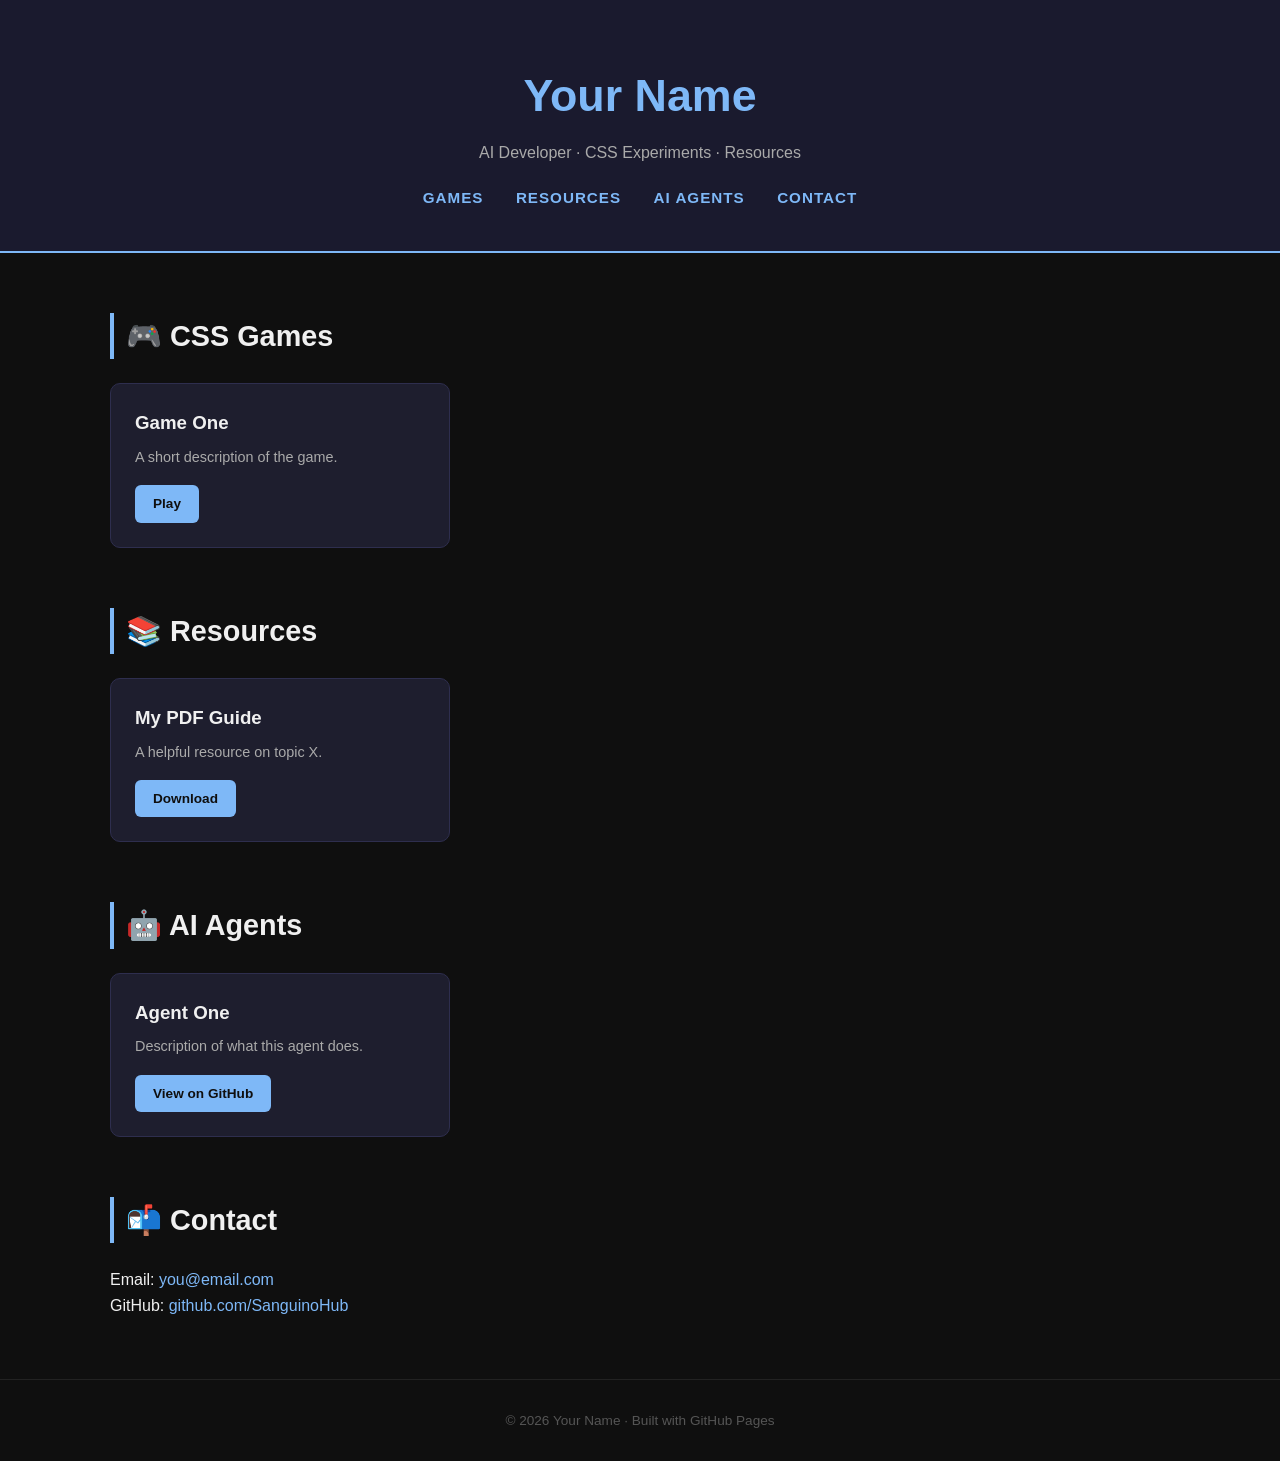
==== index.html @ 7ef8e957 "Rename index to index.html" ====
<!DOCTYPE html>
<html lang="en">
<head>
  <meta charset="UTF-8" />
  <meta name="viewport" content="width=device-width, initial-scale=1.0"/>
  <title>Your Name | Portfolio</title>
  <link rel="stylesheet" href="style.css" />
</head>
<body>

  <!-- HEADER -->
  <header>
    <h1>Your Name</h1>
    <p>AI Developer · CSS Experiments · Resources</p>
    <nav>
      <a href="#games">Games</a>
      <a href="#resources">Resources</a>
      <a href="#agents">AI Agents</a>
      <a href="#contact">Contact</a>
    </nav>
  </header>

  <!-- GAMES SECTION -->
  <section id="games">
    <h2>🎮 CSS Games</h2>
    <div class="card-grid">
      <div class="card">
        <h3>Game One</h3>
        <p>A short description of the game.</p>
        <a href="games/game1/index.html" class="btn">Play</a>
      </div>
      <!-- Add more cards as needed -->
    </div>
  </section>

  <!-- RESOURCES SECTION -->
  <section id="resources">
    <h2>📚 Resources</h2>
    <div class="card-grid">
      <div class="card">
        <h3>My PDF Guide</h3>
        <p>A helpful resource on topic X.</p>
        <a href="resources/pdfs/my-resource.pdf" class="btn" download>Download</a>
      </div>
    </div>
  </section>

  <!-- AI AGENTS SECTION -->
  <section id="agents">
    <h2>🤖 AI Agents</h2>
    <div class="card-grid">
      <div class="card">
        <h3>Agent One</h3>
        <p>Description of what this agent does.</p>
        <a href="https://github.com/SanguinoHub/agent-repo" class="btn" target="_blank">View on GitHub</a>
      </div>
    </div>
  </section>

  <!-- CONTACT -->
  <section id="contact">
    <h2>📬 Contact</h2>
    <p>Email: <a href="mailto:you@email.com">you@email.com</a></p>
    <p>GitHub: <a href="https://github.com/SanguinoHub" target="_blank">github.com/SanguinoHub</a></p>
  </section>

  <footer>
    <p>© 2026 Your Name · Built with GitHub Pages</p>
  </footer>

</body>
</html>
---- style.css ----
/* ── Reset & Base ── */
* {
  margin: 0;
  padding: 0;
  box-sizing: border-box;
}

body {
  font-family: 'Segoe UI', sans-serif;
  background: #0f0f0f;
  color: #f0f0f0;
  line-height: 1.6;
}

a {
  color: #7eb8f7;
  text-decoration: none;
}

/* ── Header ── */
header {
  text-align: center;
  padding: 60px 20px 40px;
  background: #1a1a2e;
  border-bottom: 2px solid #7eb8f7;
}

header h1 {
  font-size: 2.8rem;
  color: #7eb8f7;
}

header p {
  margin: 8px 0 20px;
  color: #aaa;
}

nav a {
  margin: 0 14px;
  font-weight: bold;
  font-size: 0.95rem;
  text-transform: uppercase;
  letter-spacing: 1px;
  transition: color 0.2s;
}

nav a:hover { color: #fff; }

/* ── Sections ── */
section {
  max-width: 1100px;
  margin: 60px auto;
  padding: 0 20px;
}

section h2 {
  font-size: 1.8rem;
  margin-bottom: 24px;
  border-left: 4px solid #7eb8f7;
  padding-left: 12px;
}

/* ── Cards ── */.card-grid {
  display: grid;
  grid-template-columns: repeat(auto-fill, minmax(260px, 1fr));
  gap: 20px;
}.card {
  background: #1e1e2e;
  border: 1px solid #2e2e4e;
  border-radius: 10px;
  padding: 24px;
  transition: transform 0.2s, border-color 0.2s;
}.card:hover {
  transform: translateY(-4px);
  border-color: #7eb8f7;
}.card h3 { margin-bottom: 8px; }.card p  { color: #aaa; margin-bottom: 16px; font-size: 0.9rem; }

/* ── Button ── */.btn {
  display: inline-block;
  padding: 8px 18px;
  background: #7eb8f7;
  color: #0f0f0f;
  border-radius: 6px;
  font-weight: bold;
  font-size: 0.85rem;
  transition: background 0.2s;
}.btn:hover { background: #aad4ff; }

/* ── Footer ── */
footer {
  text-align: center;
  padding: 30px;
  color: #555;
  font-size: 0.85rem;
  border-top: 1px solid #222;
}
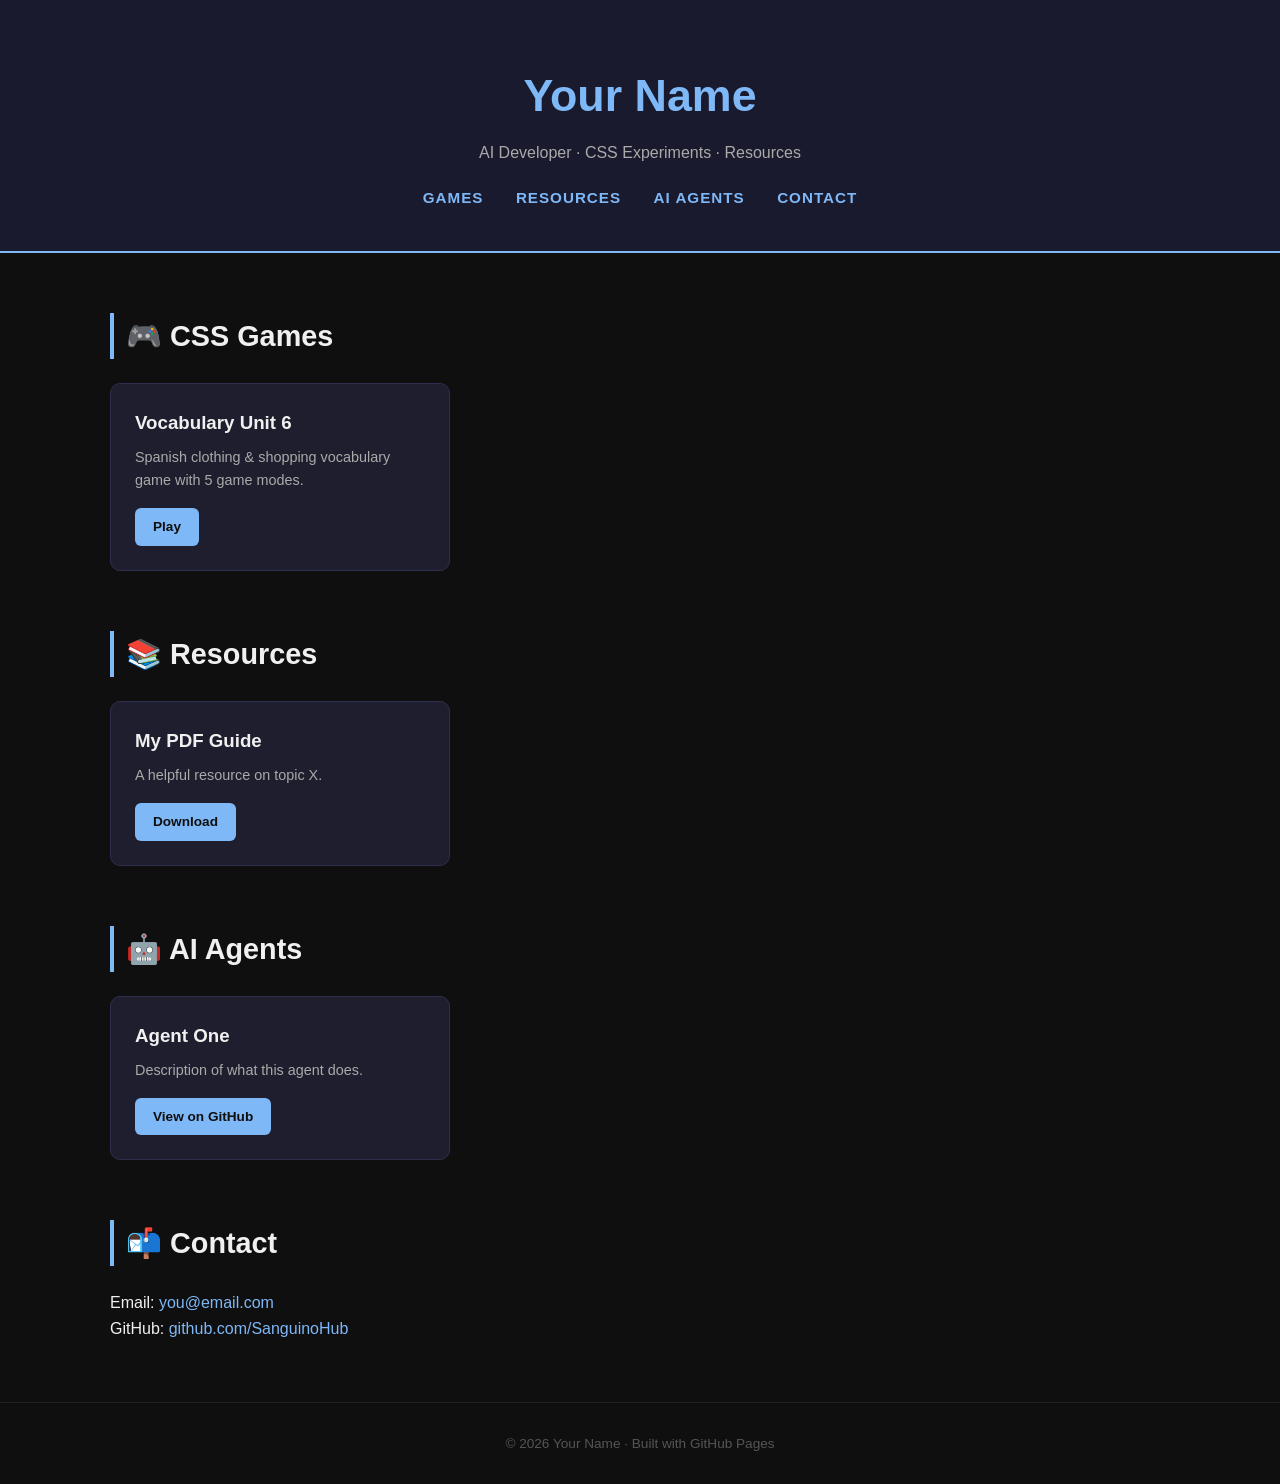
==== commit 08a9a22c: "Update index.html Add Vocabulary Unit 6 game card" ====
--- a/index.html
+++ b/index.html
@@ -3,7 +3,7 @@
 <head>
   <meta charset="UTF-8" />
   <meta name="viewport" content="width=device-width, initial-scale=1.0"/>
-  <title>Your Name | Portfolio</title>
+  <title>Sanguino Hub | Portfolio</title>
   <link rel="stylesheet" href="style.css" />
 </head>
 <body>
@@ -25,10 +25,10 @@
     <h2>🎮 CSS Games</h2>
     <div class="card-grid">
       <div class="card">
-        <h3>Game One</h3>
-        <p>A short description of the game.</p>
-        <a href="games/game1/index.html" class="btn">Play</a>
-      </div>
+  <h3>Vocabulary Unit 6</h3>
+  <p>Spanish clothing & shopping vocabulary game with 5 game modes.</p>
+  <a href="games/vocabulary-unit6/index.html" class="btn">Play</a>
+</div>
       <!-- Add more cards as needed -->
     </div>
   </section>
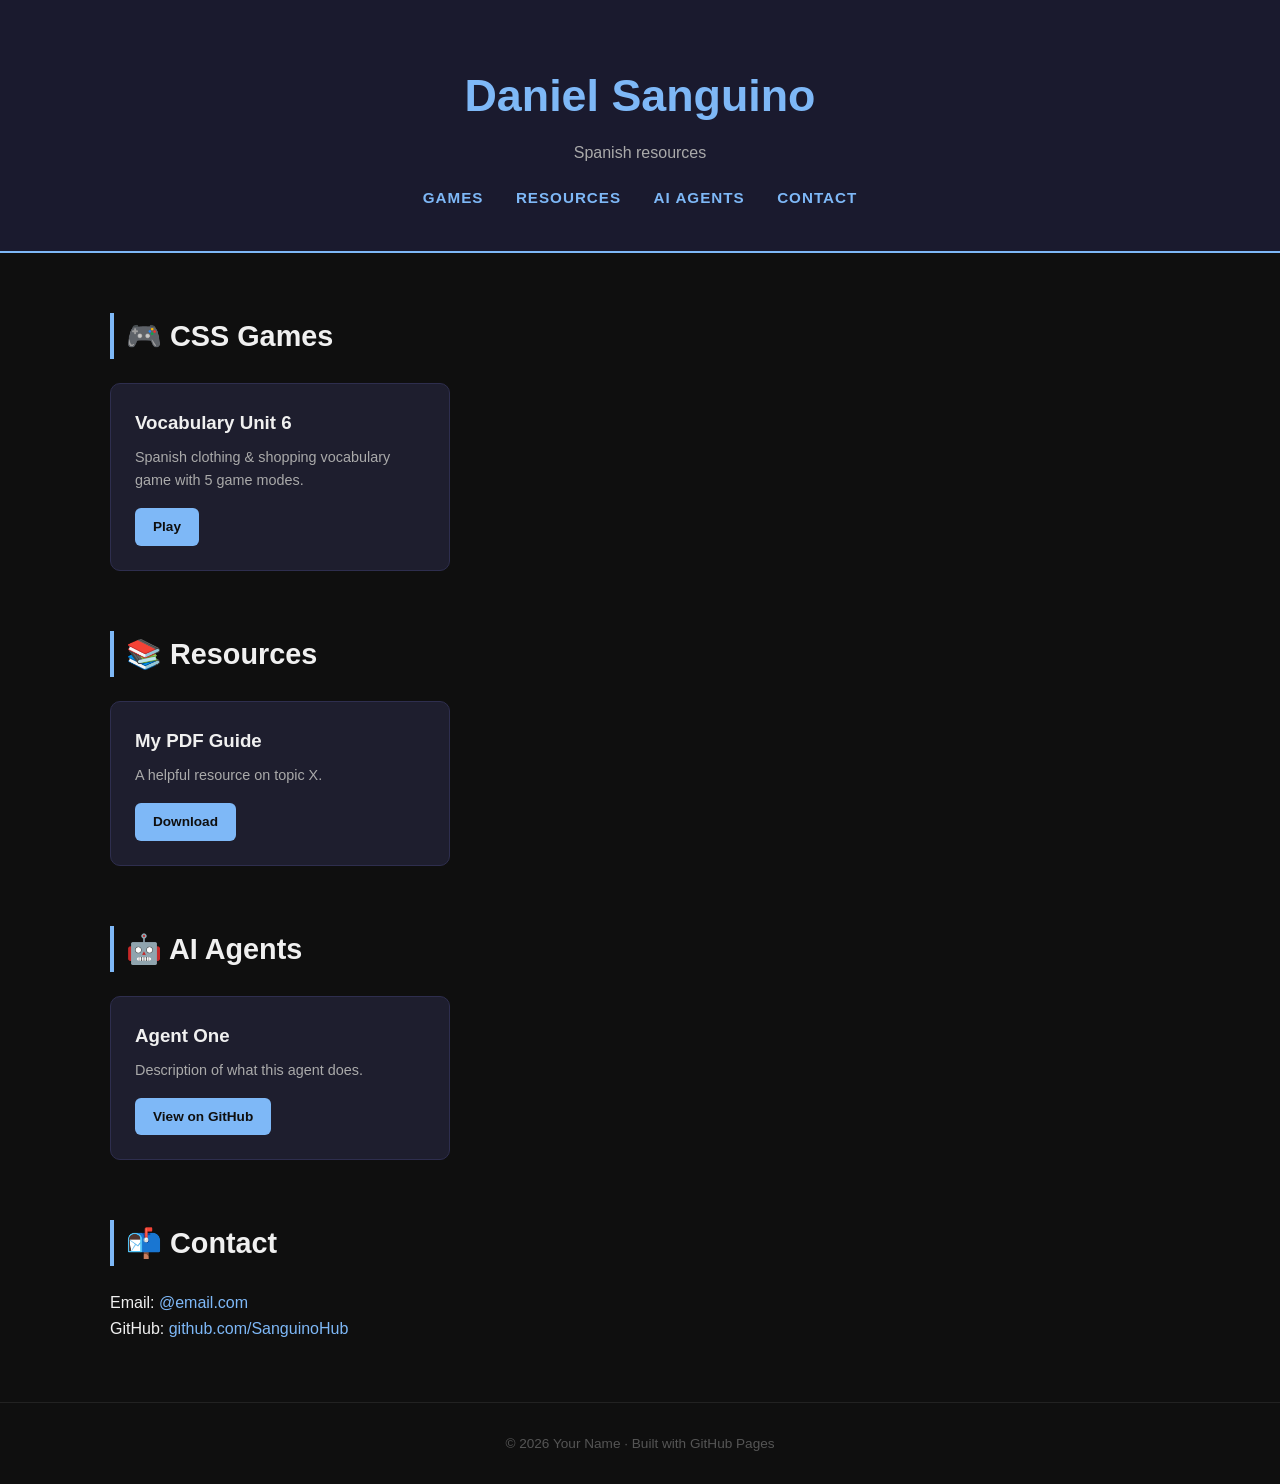
==== commit bd906f4c: "Update index.html" ====
--- a/index.html
+++ b/index.html
@@ -10,8 +10,8 @@
 
   <!-- HEADER -->
   <header>
-    <h1>Your Name</h1>
-    <p>AI Developer · CSS Experiments · Resources</p>
+    <h1>Daniel Sanguino</h1>
+    <p>Spanish resources</p>
     <nav>
       <a href="#games">Games</a>
       <a href="#resources">Resources</a>
@@ -60,7 +60,7 @@
   <!-- CONTACT -->
   <section id="contact">
     <h2>📬 Contact</h2>
-    <p>Email: <a href="mailto:you@email.com">you@email.com</a></p>
+    <p>Email: <a href="mailto:you@email.com">@email.com</a></p>
     <p>GitHub: <a href="https://github.com/SanguinoHub" target="_blank">github.com/SanguinoHub</a></p>
   </section>
 
